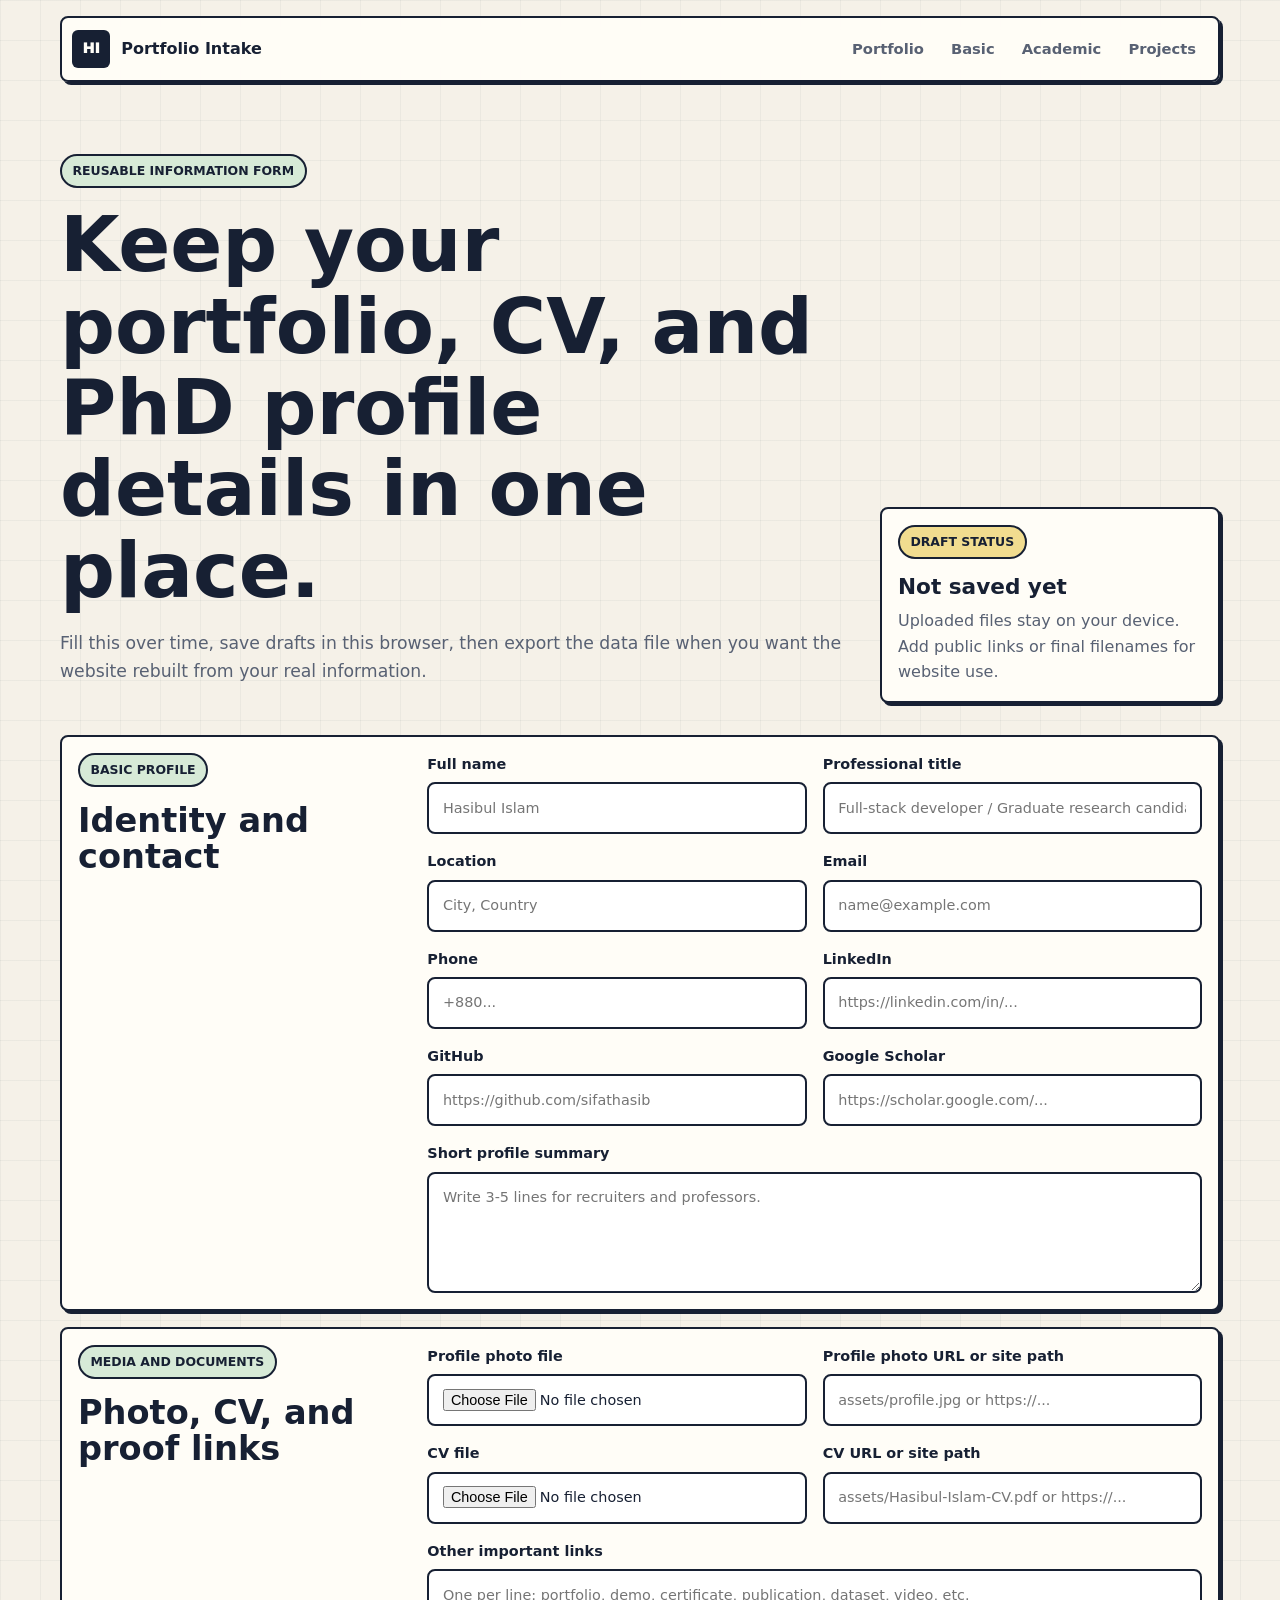
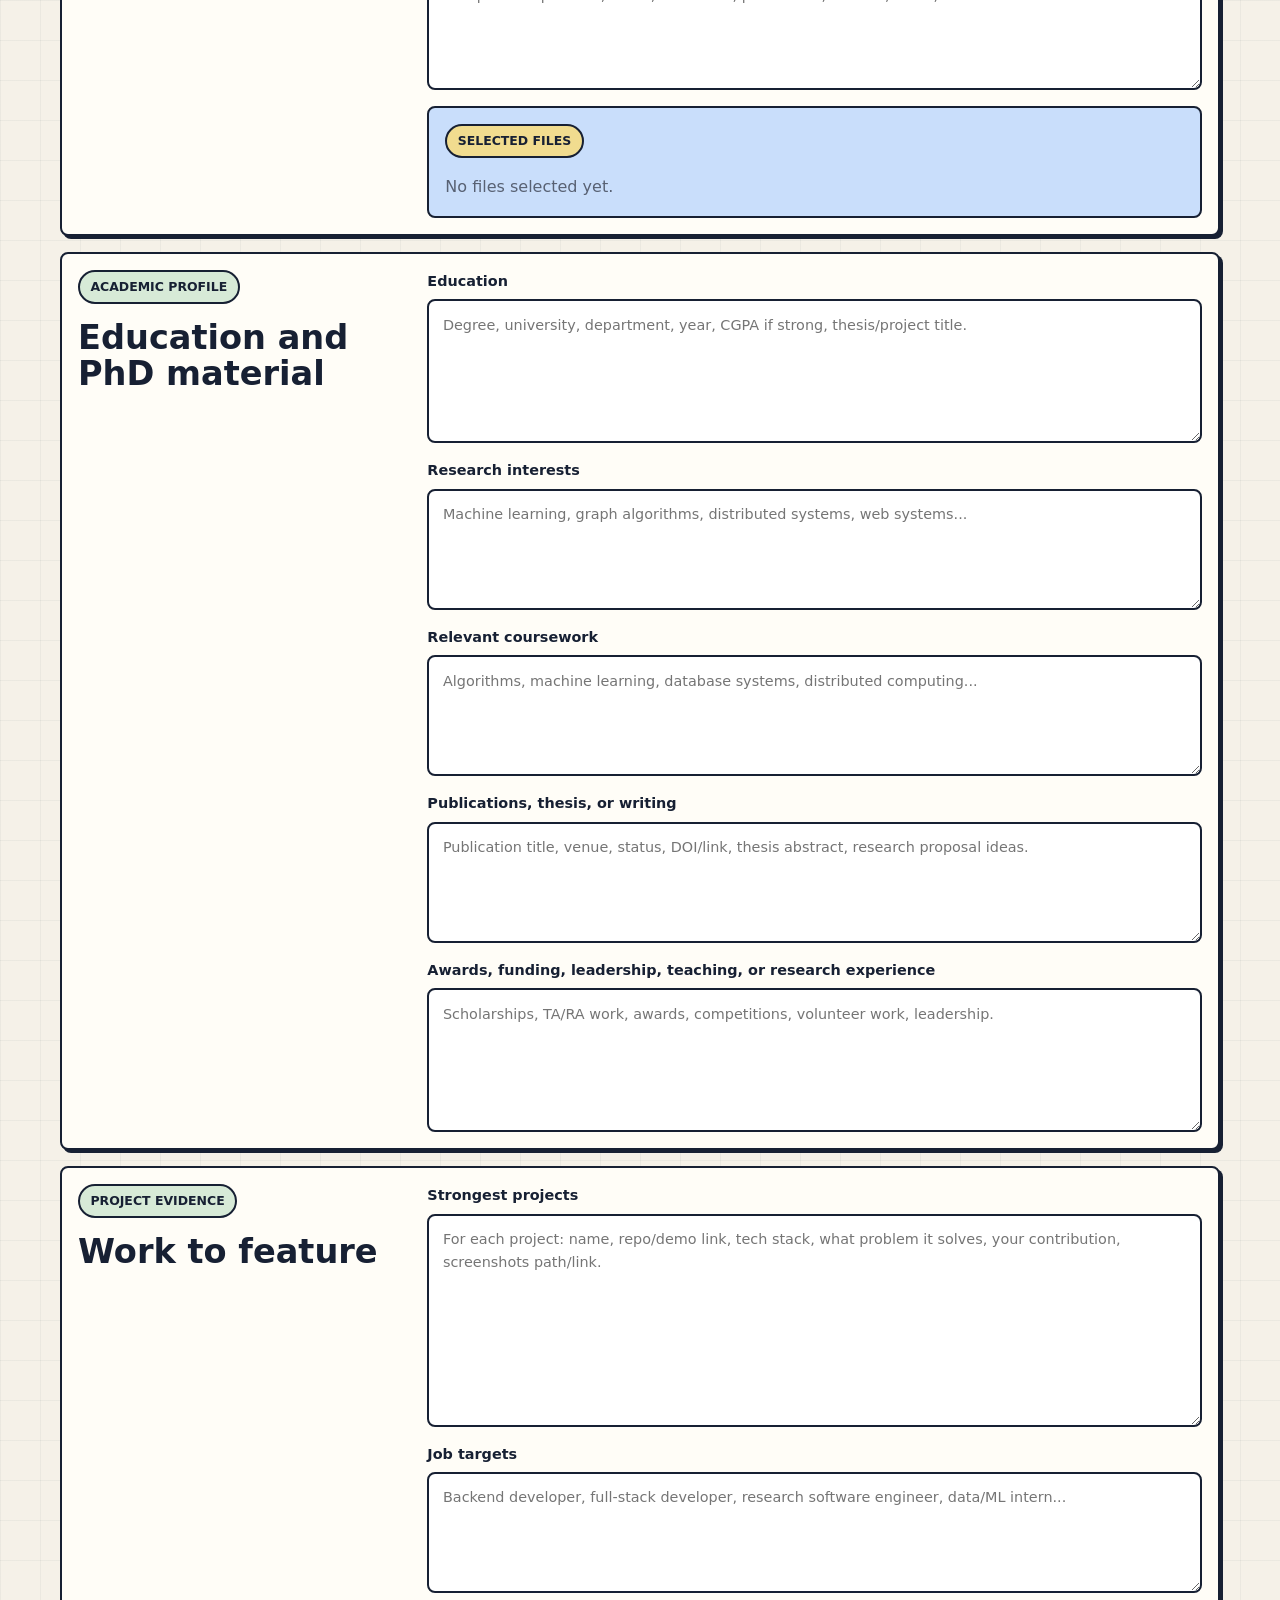
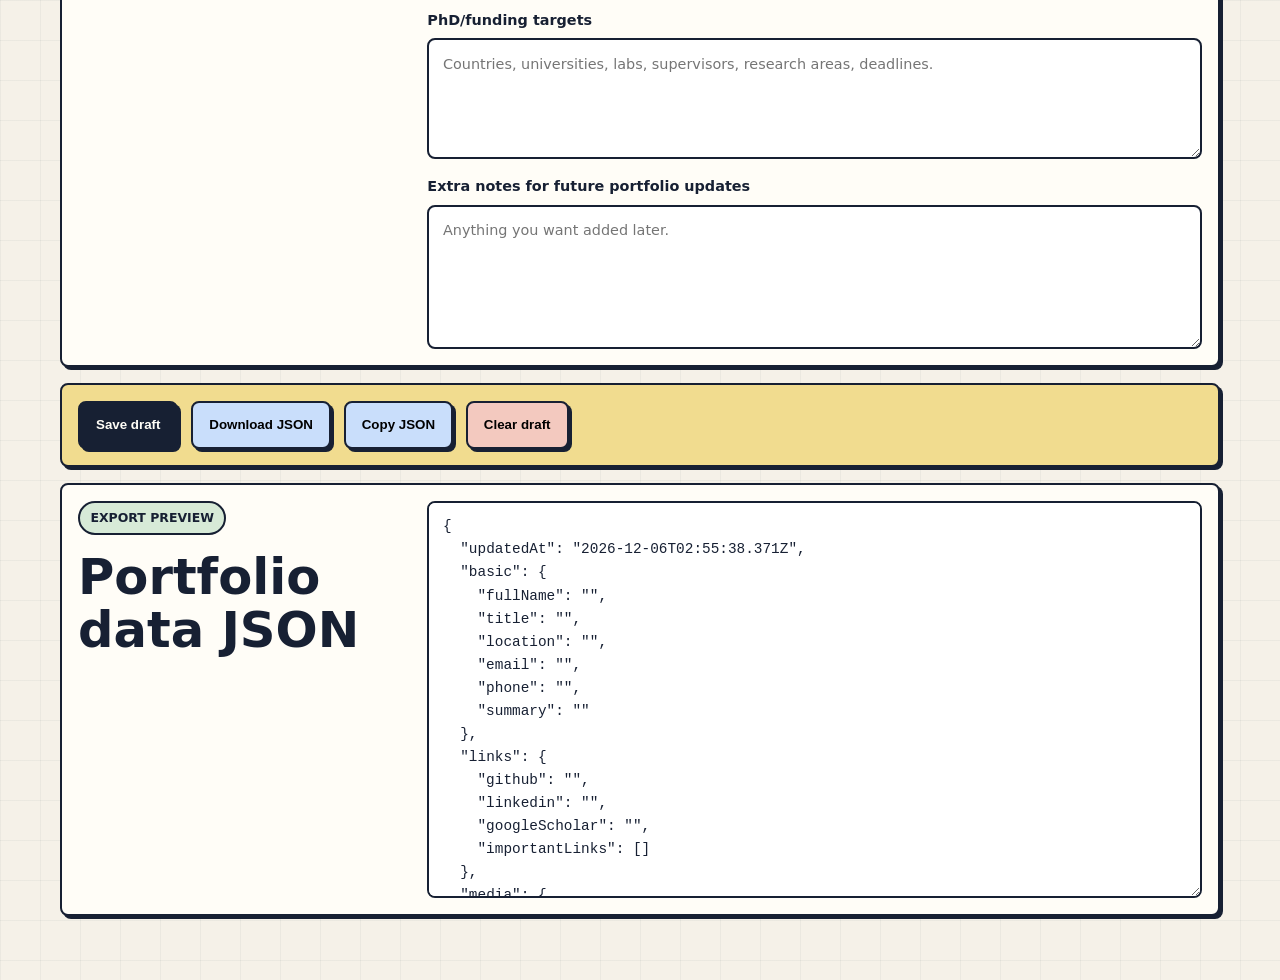
==== intake.html @ 12f5cb1d "Add portfolio intake form" ====
<!DOCTYPE html>
<html lang="en">
  <head>
    <meta charset="utf-8">
    <meta name="viewport" content="width=device-width, initial-scale=1">
    <meta name="robots" content="noindex">
    <meta name="theme-color" content="#f5f1e8">
    <title>Portfolio Intake | Hasibul Islam</title>
    <link rel="stylesheet" href="styles/site.css">
  </head>
  <body class="intake-page">
    <a class="skip-link" href="#main">Skip to content</a>

    <header class="site-header">
      <a class="brand" href="index.html" aria-label="Back to portfolio">
        <span class="brand-mark">HI</span>
        <span>Portfolio Intake</span>
      </a>
      <nav class="nav-links" aria-label="Intake navigation">
        <a href="index.html">Portfolio</a>
        <a href="#basic">Basic</a>
        <a href="#academic">Academic</a>
        <a href="#projects">Projects</a>
      </nav>
    </header>

    <main id="main" class="intake-shell">
      <section class="intake-hero">
        <div>
          <p class="kicker">Reusable information form</p>
          <h1>Keep your portfolio, CV, and PhD profile details in one place.</h1>
          <p class="hero-text">
            Fill this over time, save drafts in this browser, then export the data file when you want the website rebuilt from your real information.
          </p>
        </div>
        <aside class="intake-status" aria-live="polite">
          <span class="label">Draft status</span>
          <strong id="save-status">Not saved yet</strong>
          <p>Uploaded files stay on your device. Add public links or final filenames for website use.</p>
        </aside>
      </section>

      <form class="intake-form" id="portfolio-intake">
        <section class="form-section" id="basic" aria-labelledby="basic-title">
          <div class="form-section-heading">
            <p class="kicker">Basic profile</p>
            <h2 id="basic-title">Identity and contact</h2>
          </div>
          <div class="field-grid">
            <label>
              Full name
              <input name="fullName" type="text" autocomplete="name" placeholder="Hasibul Islam">
            </label>
            <label>
              Professional title
              <input name="title" type="text" placeholder="Full-stack developer / Graduate research candidate">
            </label>
            <label>
              Location
              <input name="location" type="text" autocomplete="address-level2" placeholder="City, Country">
            </label>
            <label>
              Email
              <input name="email" type="email" autocomplete="email" placeholder="name@example.com">
            </label>
            <label>
              Phone
              <input name="phone" type="text" autocomplete="tel" placeholder="+880...">
            </label>
            <label>
              LinkedIn
              <input name="linkedin" type="url" placeholder="https://linkedin.com/in/...">
            </label>
            <label>
              GitHub
              <input name="github" type="url" placeholder="https://github.com/sifathasib">
            </label>
            <label>
              Google Scholar
              <input name="scholar" type="url" placeholder="https://scholar.google.com/...">
            </label>
            <label class="wide-field">
              Short profile summary
              <textarea name="summary" rows="4" placeholder="Write 3-5 lines for recruiters and professors."></textarea>
            </label>
          </div>
        </section>

        <section class="form-section" aria-labelledby="media-title">
          <div class="form-section-heading">
            <p class="kicker">Media and documents</p>
            <h2 id="media-title">Photo, CV, and proof links</h2>
          </div>
          <div class="field-grid">
            <label>
              Profile photo file
              <input name="profilePhotoFile" type="file" accept="image/*" data-file-input>
            </label>
            <label>
              Profile photo URL or site path
              <input name="profilePhotoUrl" type="text" placeholder="assets/profile.jpg or https://...">
            </label>
            <label>
              CV file
              <input name="cvFile" type="file" accept=".pdf,.doc,.docx" data-file-input>
            </label>
            <label>
              CV URL or site path
              <input name="cvUrl" type="text" placeholder="assets/Hasibul-Islam-CV.pdf or https://...">
            </label>
            <label class="wide-field">
              Other important links
              <textarea name="importantLinks" rows="4" placeholder="One per line: portfolio, demo, certificate, publication, dataset, video, etc."></textarea>
            </label>
            <div class="upload-preview wide-field" id="upload-preview">
              <span class="label">Selected files</span>
              <p>No files selected yet.</p>
            </div>
          </div>
        </section>

        <section class="form-section" id="academic" aria-labelledby="academic-title">
          <div class="form-section-heading">
            <p class="kicker">Academic profile</p>
            <h2 id="academic-title">Education and PhD material</h2>
          </div>
          <div class="field-grid">
            <label class="wide-field">
              Education
              <textarea name="education" rows="5" placeholder="Degree, university, department, year, CGPA if strong, thesis/project title."></textarea>
            </label>
            <label class="wide-field">
              Research interests
              <textarea name="researchInterests" rows="4" placeholder="Machine learning, graph algorithms, distributed systems, web systems..."></textarea>
            </label>
            <label class="wide-field">
              Relevant coursework
              <textarea name="coursework" rows="4" placeholder="Algorithms, machine learning, database systems, distributed computing..."></textarea>
            </label>
            <label class="wide-field">
              Publications, thesis, or writing
              <textarea name="publications" rows="4" placeholder="Publication title, venue, status, DOI/link, thesis abstract, research proposal ideas."></textarea>
            </label>
            <label class="wide-field">
              Awards, funding, leadership, teaching, or research experience
              <textarea name="achievements" rows="5" placeholder="Scholarships, TA/RA work, awards, competitions, volunteer work, leadership."></textarea>
            </label>
          </div>
        </section>

        <section class="form-section" id="projects" aria-labelledby="projects-title">
          <div class="form-section-heading">
            <p class="kicker">Project evidence</p>
            <h2 id="projects-title">Work to feature</h2>
          </div>
          <div class="field-grid">
            <label class="wide-field">
              Strongest projects
              <textarea name="projects" rows="8" placeholder="For each project: name, repo/demo link, tech stack, what problem it solves, your contribution, screenshots path/link."></textarea>
            </label>
            <label class="wide-field">
              Job targets
              <textarea name="jobTargets" rows="4" placeholder="Backend developer, full-stack developer, research software engineer, data/ML intern..."></textarea>
            </label>
            <label class="wide-field">
              PhD/funding targets
              <textarea name="phdTargets" rows="4" placeholder="Countries, universities, labs, supervisors, research areas, deadlines."></textarea>
            </label>
            <label class="wide-field">
              Extra notes for future portfolio updates
              <textarea name="notes" rows="5" placeholder="Anything you want added later."></textarea>
            </label>
          </div>
        </section>

        <section class="form-actions" aria-label="Form actions">
          <button class="button primary" type="submit">Save draft</button>
          <button class="button secondary" type="button" id="download-json">Download JSON</button>
          <button class="button secondary" type="button" id="copy-json">Copy JSON</button>
          <button class="button danger" type="button" id="clear-draft">Clear draft</button>
        </section>
      </form>

      <section class="json-panel" aria-labelledby="json-title">
        <div>
          <p class="kicker">Export preview</p>
          <h2 id="json-title">Portfolio data JSON</h2>
        </div>
        <textarea id="json-preview" rows="16" readonly></textarea>
      </section>
    </main>

    <script src="scripts/intake.js"></script>
  </body>
</html>
---- styles/site.css ----
:root {
  --ink: #172033;
  --muted: #586173;
  --paper: #f5f1e8;
  --surface: #fffdf7;
  --line: #172033;
  --blue: #c9defb;
  --green: #d7ead7;
  --gold: #f1dc8f;
  --rose: #f3c9bf;
  --violet: #d9d3f5;
  --shadow: 5px 5px 0 var(--line);
  --shadow-soft: 3px 3px 0 var(--line);
  --radius: 8px;
  --max-width: 1160px;
}

* {
  box-sizing: border-box;
}

html {
  scroll-behavior: smooth;
}

body {
  margin: 0;
  color: var(--ink);
  background:
    linear-gradient(90deg, rgba(23, 32, 51, 0.045) 1px, transparent 1px),
    linear-gradient(180deg, rgba(23, 32, 51, 0.045) 1px, transparent 1px),
    var(--paper);
  background-size: 40px 40px;
  font-family: ui-sans-serif, system-ui, -apple-system, BlinkMacSystemFont, "Segoe UI", sans-serif;
  line-height: 1.6;
}

a {
  color: inherit;
  font-weight: 760;
  text-decoration-thickness: 2px;
  text-underline-offset: 4px;
}

img {
  display: block;
  max-width: 100%;
}

.skip-link {
  position: absolute;
  left: 1rem;
  top: -10rem;
  z-index: 20;
  padding: 0.7rem 1rem;
  background: var(--gold);
  border: 2px solid var(--line);
  border-radius: var(--radius);
  box-shadow: var(--shadow-soft);
}

.skip-link:focus {
  top: 1rem;
}

.site-header,
.hero,
.section,
.site-footer {
  width: min(var(--max-width), calc(100% - 2rem));
  margin-inline: auto;
}

.site-header {
  position: sticky;
  top: 1rem;
  z-index: 10;
  display: flex;
  align-items: center;
  justify-content: space-between;
  gap: 1rem;
  margin-top: 1rem;
  padding: 0.65rem;
  background: rgba(255, 253, 247, 0.94);
  border: 2px solid var(--line);
  border-radius: var(--radius);
  box-shadow: var(--shadow-soft);
  backdrop-filter: blur(12px);
}

.brand {
  display: inline-flex;
  align-items: center;
  gap: 0.7rem;
  color: var(--ink);
  font-weight: 900;
  text-decoration: none;
}

.brand-mark {
  display: grid;
  width: 2.35rem;
  height: 2.35rem;
  place-items: center;
  background: var(--ink);
  border-radius: 6px;
  color: var(--surface);
  font-size: 0.9rem;
  font-weight: 950;
}

.nav-links {
  display: flex;
  align-items: center;
  gap: 0.25rem;
}

.nav-links a {
  padding: 0.55rem 0.72rem;
  border-radius: 6px;
  color: var(--muted);
  font-size: 0.92rem;
  text-decoration: none;
}

.nav-links a:hover,
.nav-links a:focus-visible,
.nav-links a.is-active {
  background: var(--gold);
  color: var(--ink);
  outline: 2px solid var(--line);
}

.hero {
  display: grid;
  grid-template-columns: minmax(0, 1fr) 370px;
  gap: 2.5rem;
  align-items: center;
  padding: 5.5rem 0 4.5rem;
}

.hero-copy {
  max-width: 780px;
}

.kicker,
.label {
  display: inline-flex;
  width: fit-content;
  margin: 0 0 1rem;
  padding: 0.32rem 0.65rem;
  background: var(--green);
  border: 2px solid var(--line);
  border-radius: 999px;
  color: var(--ink);
  font-size: 0.78rem;
  font-weight: 850;
  text-transform: uppercase;
}

.label {
  background: var(--gold);
}

h1,
h2,
h3,
p {
  margin-top: 0;
}

h1,
h2,
h3 {
  line-height: 1.06;
  letter-spacing: 0;
}

h1 {
  max-width: 14ch;
  margin-bottom: 1.2rem;
  font-size: 4.8rem;
}

h2 {
  max-width: 14ch;
  margin-bottom: 0.9rem;
  font-size: 3.1rem;
}

h3 {
  margin-bottom: 0.65rem;
  font-size: 1.45rem;
}

.hero-text,
.section-intro p,
.section-heading p,
.audience-card p,
.research-grid p,
.project-card p,
.skills-grid p,
.contact-section p {
  color: var(--muted);
  font-size: 1.08rem;
  font-weight: 520;
}

.hero-actions,
.contact-actions {
  display: flex;
  flex-wrap: wrap;
  gap: 0.8rem;
  margin-top: 1.5rem;
}

.button {
  display: inline-flex;
  align-items: center;
  justify-content: center;
  min-height: 3rem;
  padding: 0.78rem 1rem;
  border: 2px solid var(--line);
  border-radius: var(--radius);
  box-shadow: var(--shadow-soft);
  font-weight: 850;
  line-height: 1;
  text-decoration: none;
  transition: transform 150ms ease, box-shadow 150ms ease;
}

.button:hover,
.button:focus-visible {
  transform: translate(3px, 3px);
  box-shadow: 1px 1px 0 var(--line);
}

.button.primary {
  background: var(--ink);
  color: var(--surface);
}

.button.secondary {
  background: var(--blue);
}

.profile-card,
.audience-card,
.research-grid article,
.project-card,
.skills-grid article,
.contact-section {
  background: var(--surface);
  border: 2px solid var(--line);
  border-radius: var(--radius);
  box-shadow: var(--shadow-soft);
}

.profile-card {
  box-shadow: var(--shadow);
  overflow: hidden;
}

.profile-card img {
  width: 100%;
  background: var(--gold);
  border-bottom: 2px solid var(--line);
}

.profile-card dl {
  display: grid;
  margin: 0;
}

.profile-card div {
  display: grid;
  gap: 0.25rem;
  padding: 1rem;
  border-bottom: 2px solid var(--line);
}

.profile-card div:last-child {
  border-bottom: 0;
}

.profile-card dt,
.project-meta span {
  color: var(--muted);
  font-size: 0.74rem;
  font-weight: 850;
  text-transform: uppercase;
}

.profile-card dd {
  margin: 0;
  font-weight: 720;
}

.section {
  margin-bottom: 5.5rem;
}

.section-intro {
  max-width: 680px;
}

.audience-grid {
  display: grid;
  grid-template-columns: 0.9fr 1fr 1fr;
  gap: 1rem;
  align-items: stretch;
}

.audience-card,
.research-grid article,
.skills-grid article {
  padding: 1rem;
}

.audience-card:nth-child(2) {
  background: var(--blue);
}

.audience-card:nth-child(3) {
  background: var(--green);
}

.research-section {
  display: grid;
  grid-template-columns: 0.75fr 1.25fr;
  gap: 2rem;
  align-items: start;
}

.research-grid {
  display: grid;
  grid-template-columns: repeat(2, minmax(0, 1fr));
  gap: 1rem;
}

.research-grid article:nth-child(1) {
  background: var(--gold);
}

.research-grid article:nth-child(2) {
  background: var(--violet);
}

.research-grid article:nth-child(3) {
  background: var(--blue);
}

.research-grid article:nth-child(4) {
  background: var(--rose);
}

.section-heading {
  display: grid;
  grid-template-columns: minmax(0, 0.85fr) minmax(280px, 0.75fr);
  gap: 1.5rem;
  align-items: end;
  margin-bottom: 1.3rem;
}

.section-heading p {
  margin-bottom: 0;
}

.project-list {
  display: grid;
  grid-template-columns: repeat(3, minmax(0, 1fr));
  gap: 1rem;
}

.project-card {
  min-height: 17rem;
  padding: 1rem;
}

.project-card.featured {
  grid-column: span 2;
  background: var(--blue);
}

.project-card:nth-child(3) {
  background: var(--gold);
}

.project-card:nth-child(4) {
  background: var(--violet);
}

.project-card:nth-child(5) {
  background: var(--green);
}

.project-card:nth-child(6) {
  background: var(--rose);
}

.project-meta {
  display: flex;
  align-items: center;
  justify-content: space-between;
  gap: 1rem;
  margin-bottom: 1.4rem;
}

.project-meta span {
  padding: 0.25rem 0.5rem;
  background: rgba(255, 253, 247, 0.78);
  border: 2px solid var(--line);
  border-radius: 999px;
  color: var(--ink);
}

.project-card ul {
  display: grid;
  gap: 0.45rem;
  margin: 1.25rem 0 0;
  padding-left: 1.2rem;
  color: var(--muted);
  font-weight: 520;
}

.skills-section {
  display: grid;
  grid-template-columns: 0.75fr 1.25fr;
  gap: 2rem;
  align-items: start;
}

.skills-grid {
  display: grid;
  gap: 1rem;
}

.skills-grid article:nth-child(2) {
  background: var(--gold);
}

.skills-grid article:nth-child(3) {
  background: var(--green);
}

.contact-section {
  display: grid;
  grid-template-columns: minmax(0, 1fr) auto;
  gap: 1rem;
  align-items: end;
  padding: 2rem;
  background: var(--gold);
  box-shadow: var(--shadow);
}

.contact-section h2 {
  max-width: 16ch;
}

.contact-section p {
  max-width: 62ch;
  margin-bottom: 0;
}

.site-footer {
  display: flex;
  justify-content: space-between;
  gap: 1rem;
  margin-bottom: 1rem;
  padding: 1rem;
  color: var(--muted);
  font-size: 0.95rem;
  font-weight: 700;
}

.footer-links {
  display: inline-flex;
  gap: 1rem;
}

.intake-shell {
  width: min(var(--max-width), calc(100% - 2rem));
  margin: 0 auto 4rem;
}

.intake-hero {
  display: grid;
  grid-template-columns: minmax(0, 1fr) 340px;
  gap: 2rem;
  align-items: end;
  padding: 4.5rem 0 2rem;
}

.intake-hero h1 {
  max-width: 15ch;
}

.intake-status,
.form-section,
.form-actions,
.json-panel {
  background: var(--surface);
  border: 2px solid var(--line);
  border-radius: var(--radius);
  box-shadow: var(--shadow-soft);
}

.intake-status {
  padding: 1rem;
}

.intake-status strong {
  display: block;
  margin-bottom: 0.5rem;
  font-size: 1.35rem;
  line-height: 1.15;
}

.intake-status p {
  margin-bottom: 0;
  color: var(--muted);
  font-weight: 520;
}

.intake-form {
  display: grid;
  gap: 1rem;
}

.form-section {
  display: grid;
  grid-template-columns: 0.42fr 1fr;
  gap: 1.5rem;
  padding: 1rem;
}

.form-section-heading h2 {
  font-size: 2.1rem;
}

.field-grid {
  display: grid;
  grid-template-columns: repeat(2, minmax(0, 1fr));
  gap: 1rem;
}

.wide-field {
  grid-column: 1 / -1;
}

label {
  display: grid;
  gap: 0.4rem;
  color: var(--ink);
  font-size: 0.9rem;
  font-weight: 820;
}

input,
textarea {
  width: 100%;
  padding: 0.78rem 0.85rem;
  border: 2px solid var(--line);
  border-radius: var(--radius);
  background: #ffffff;
  color: var(--ink);
  font: inherit;
  font-weight: 520;
}

textarea {
  resize: vertical;
}

input:focus,
textarea:focus {
  outline: 3px solid var(--gold);
  outline-offset: 2px;
}

.upload-preview {
  min-height: 6rem;
  padding: 1rem;
  background: var(--blue);
  border: 2px solid var(--line);
  border-radius: var(--radius);
}

.upload-preview p,
.upload-preview ul {
  margin: 0;
  color: var(--muted);
  font-weight: 520;
}

.upload-preview ul {
  display: grid;
  gap: 0.35rem;
  padding-left: 1.2rem;
}

.form-actions {
  display: flex;
  flex-wrap: wrap;
  gap: 0.8rem;
  padding: 1rem;
  background: var(--gold);
}

.button.danger {
  background: var(--rose);
}

.json-panel {
  display: grid;
  grid-template-columns: 0.42fr 1fr;
  gap: 1.5rem;
  margin-top: 1rem;
  padding: 1rem;
}

#json-preview {
  min-height: 24rem;
  font-family: ui-monospace, SFMono-Regular, Menlo, Monaco, Consolas, "Liberation Mono", monospace;
  font-size: 0.9rem;
}

@media (max-width: 980px) {
  .hero,
  .audience-grid,
  .research-section,
  .section-heading,
  .skills-section,
  .contact-section,
  .intake-hero,
  .form-section,
  .json-panel {
    grid-template-columns: 1fr;
  }

  .profile-card {
    max-width: 430px;
  }

  .project-list {
    grid-template-columns: repeat(2, minmax(0, 1fr));
  }

  .project-card.featured {
    grid-column: span 2;
  }
}

@media (max-width: 720px) {
  .site-header {
    position: static;
    align-items: stretch;
    flex-direction: column;
  }

  .nav-links {
    display: grid;
    grid-template-columns: repeat(2, minmax(0, 1fr));
  }

  .nav-links a {
    text-align: center;
  }

  .hero {
    padding-top: 3.5rem;
  }

  h1 {
    max-width: 11ch;
    font-size: 3.1rem;
  }

  h2 {
    font-size: 2.2rem;
  }

  .research-grid,
  .project-list {
    grid-template-columns: 1fr;
  }

  .project-card.featured {
    grid-column: auto;
  }

  .hero-actions,
  .contact-actions,
  .site-footer,
  .footer-links,
  .form-actions {
    align-items: stretch;
    flex-direction: column;
  }

  .field-grid {
    grid-template-columns: 1fr;
  }
}
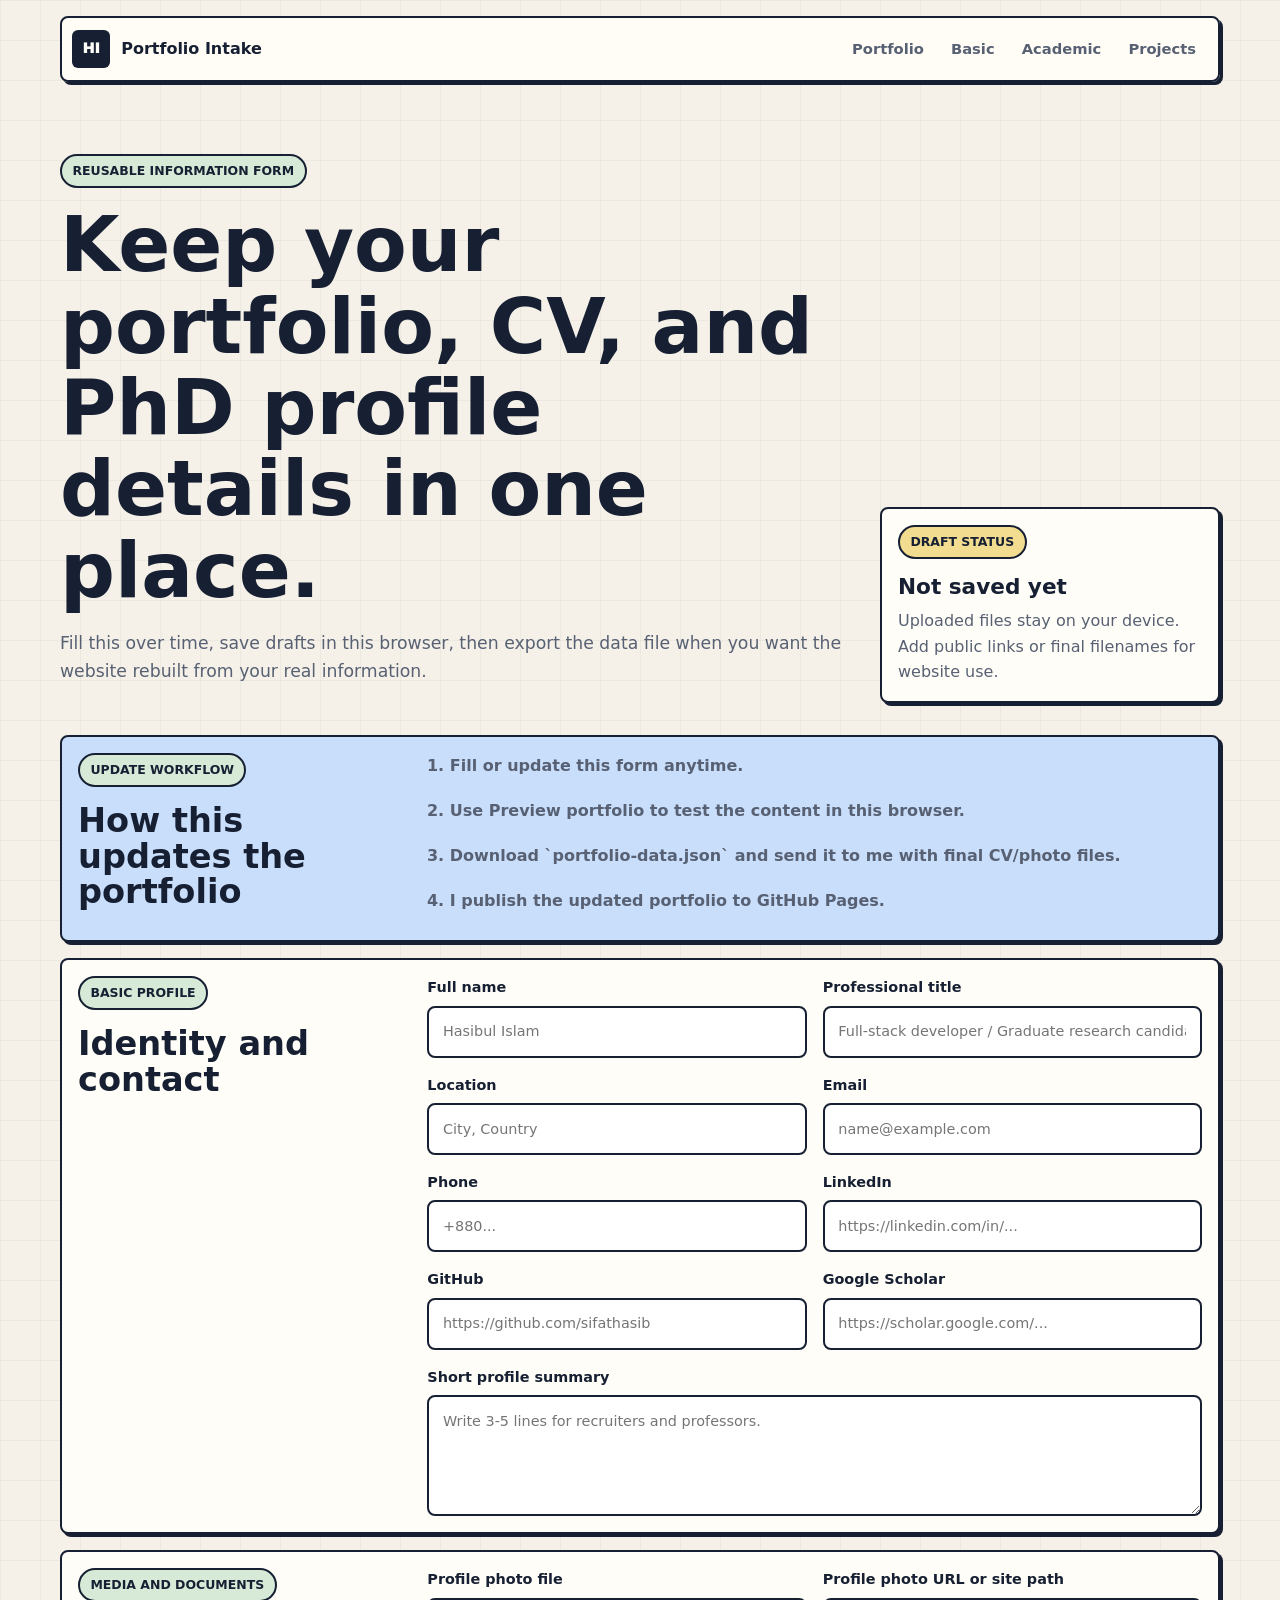
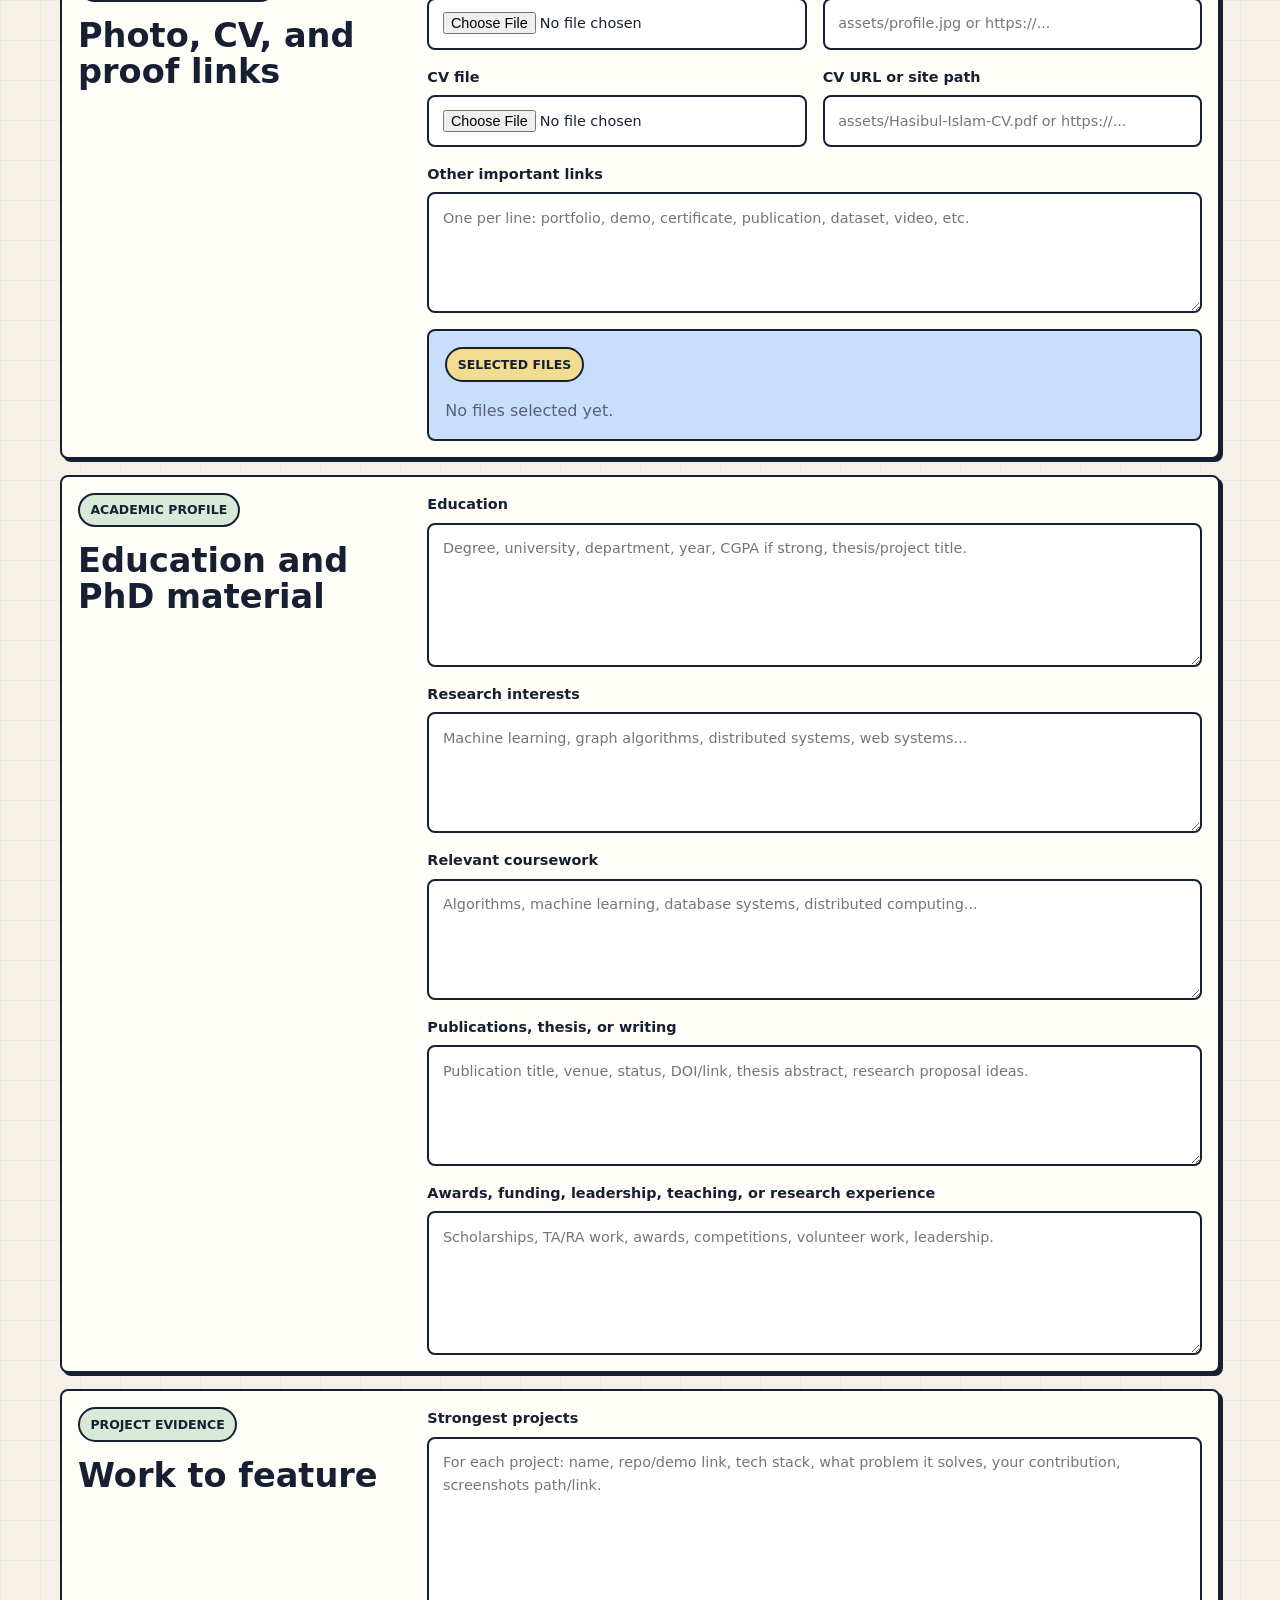
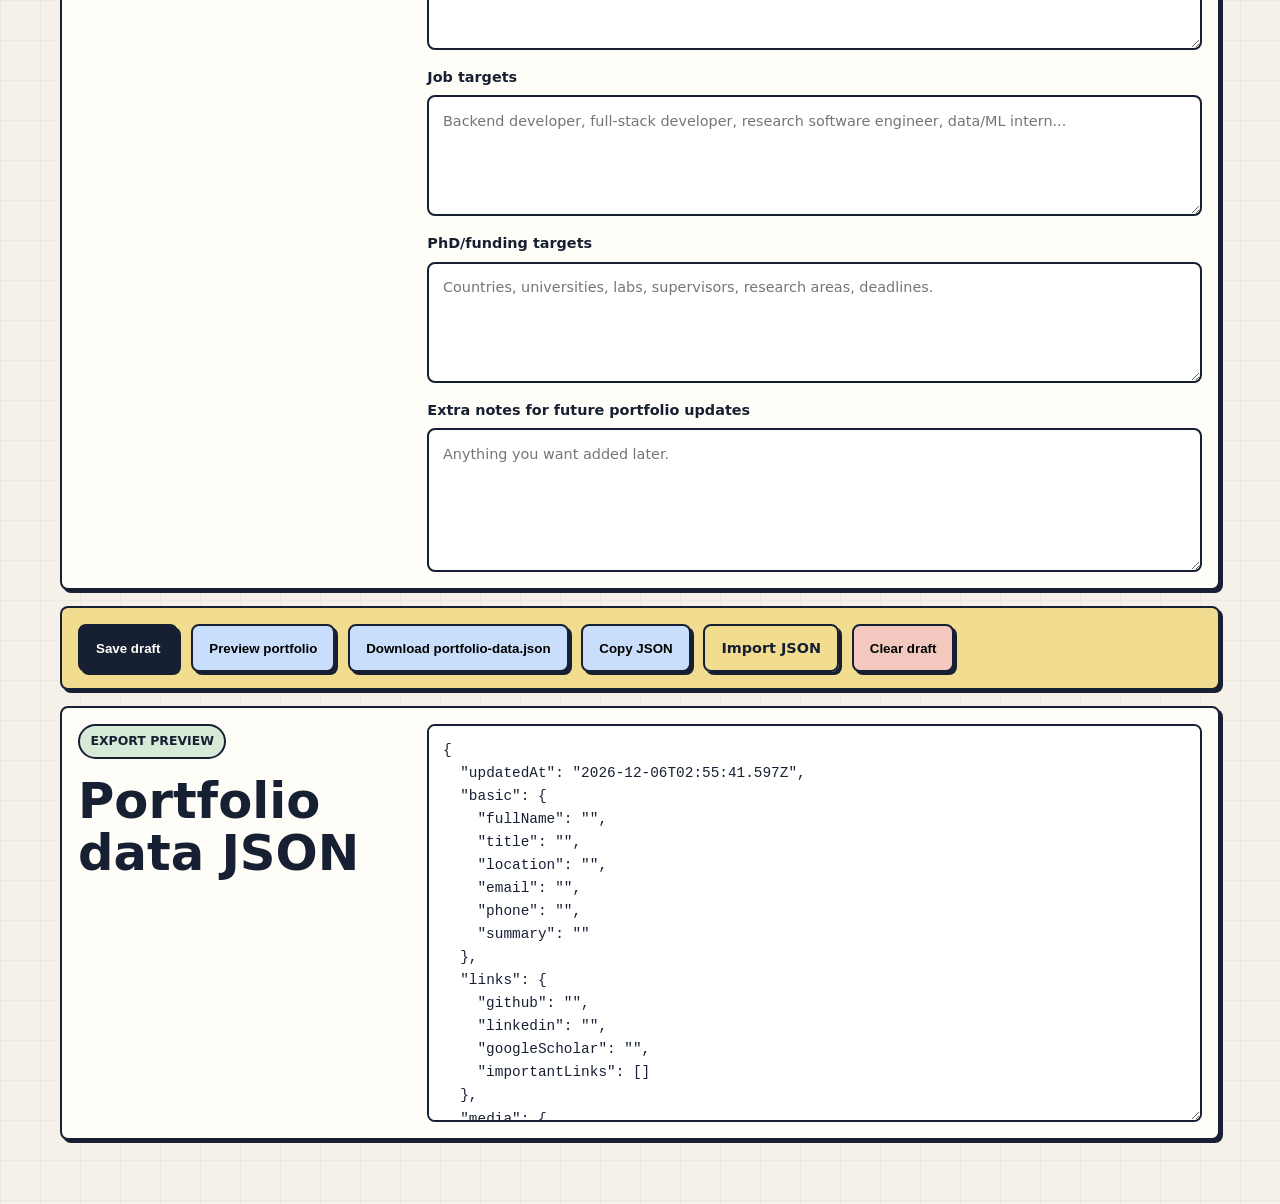
==== commit 675f7f05: "Connect intake data to portfolio" ====
--- a/intake.html
+++ b/intake.html
@@ -41,6 +41,19 @@
       </section>
 
       <form class="intake-form" id="portfolio-intake">
+        <section class="workflow-card" aria-labelledby="workflow-title">
+          <div>
+            <p class="kicker">Update workflow</p>
+            <h2 id="workflow-title">How this updates the portfolio</h2>
+          </div>
+          <ol>
+            <li>Fill or update this form anytime.</li>
+            <li>Use Preview portfolio to test the content in this browser.</li>
+            <li>Download `portfolio-data.json` and send it to me with final CV/photo files.</li>
+            <li>I publish the updated portfolio to GitHub Pages.</li>
+          </ol>
+        </section>
+
         <section class="form-section" id="basic" aria-labelledby="basic-title">
           <div class="form-section-heading">
             <p class="kicker">Basic profile</p>
@@ -175,8 +188,13 @@
 
         <section class="form-actions" aria-label="Form actions">
           <button class="button primary" type="submit">Save draft</button>
-          <button class="button secondary" type="button" id="download-json">Download JSON</button>
+          <button class="button secondary" type="button" id="preview-portfolio">Preview portfolio</button>
+          <button class="button secondary" type="button" id="download-json">Download portfolio-data.json</button>
           <button class="button secondary" type="button" id="copy-json">Copy JSON</button>
+          <label class="button file-button">
+            Import JSON
+            <input id="import-json" type="file" accept="application/json,.json">
+          </label>
           <button class="button danger" type="button" id="clear-draft">Clear draft</button>
         </section>
       </form>
--- a/styles/site.css
+++ b/styles/site.css
@@ -527,6 +527,30 @@
   gap: 1rem;
 }
 
+.workflow-card {
+  display: grid;
+  grid-template-columns: 0.42fr 1fr;
+  gap: 1.5rem;
+  padding: 1rem;
+  background: var(--blue);
+  border: 2px solid var(--line);
+  border-radius: var(--radius);
+  box-shadow: var(--shadow-soft);
+}
+
+.workflow-card h2 {
+  font-size: 2.1rem;
+}
+
+.workflow-card ol {
+  display: grid;
+  gap: 0.55rem;
+  margin: 0;
+  padding-left: 1.4rem;
+  color: var(--muted);
+  font-weight: 620;
+}
+
 .form-section {
   display: grid;
   grid-template-columns: 0.42fr 1fr;
@@ -609,6 +633,18 @@
 
 .button.danger {
   background: var(--rose);
+}
+
+.file-button {
+  cursor: pointer;
+}
+
+.file-button input {
+  inline-size: 1px;
+  block-size: 1px;
+  position: absolute;
+  opacity: 0;
+  pointer-events: none;
 }
 
 .json-panel {
@@ -633,6 +669,7 @@
   .skills-section,
   .contact-section,
   .intake-hero,
+  .workflow-card,
   .form-section,
   .json-panel {
     grid-template-columns: 1fr;
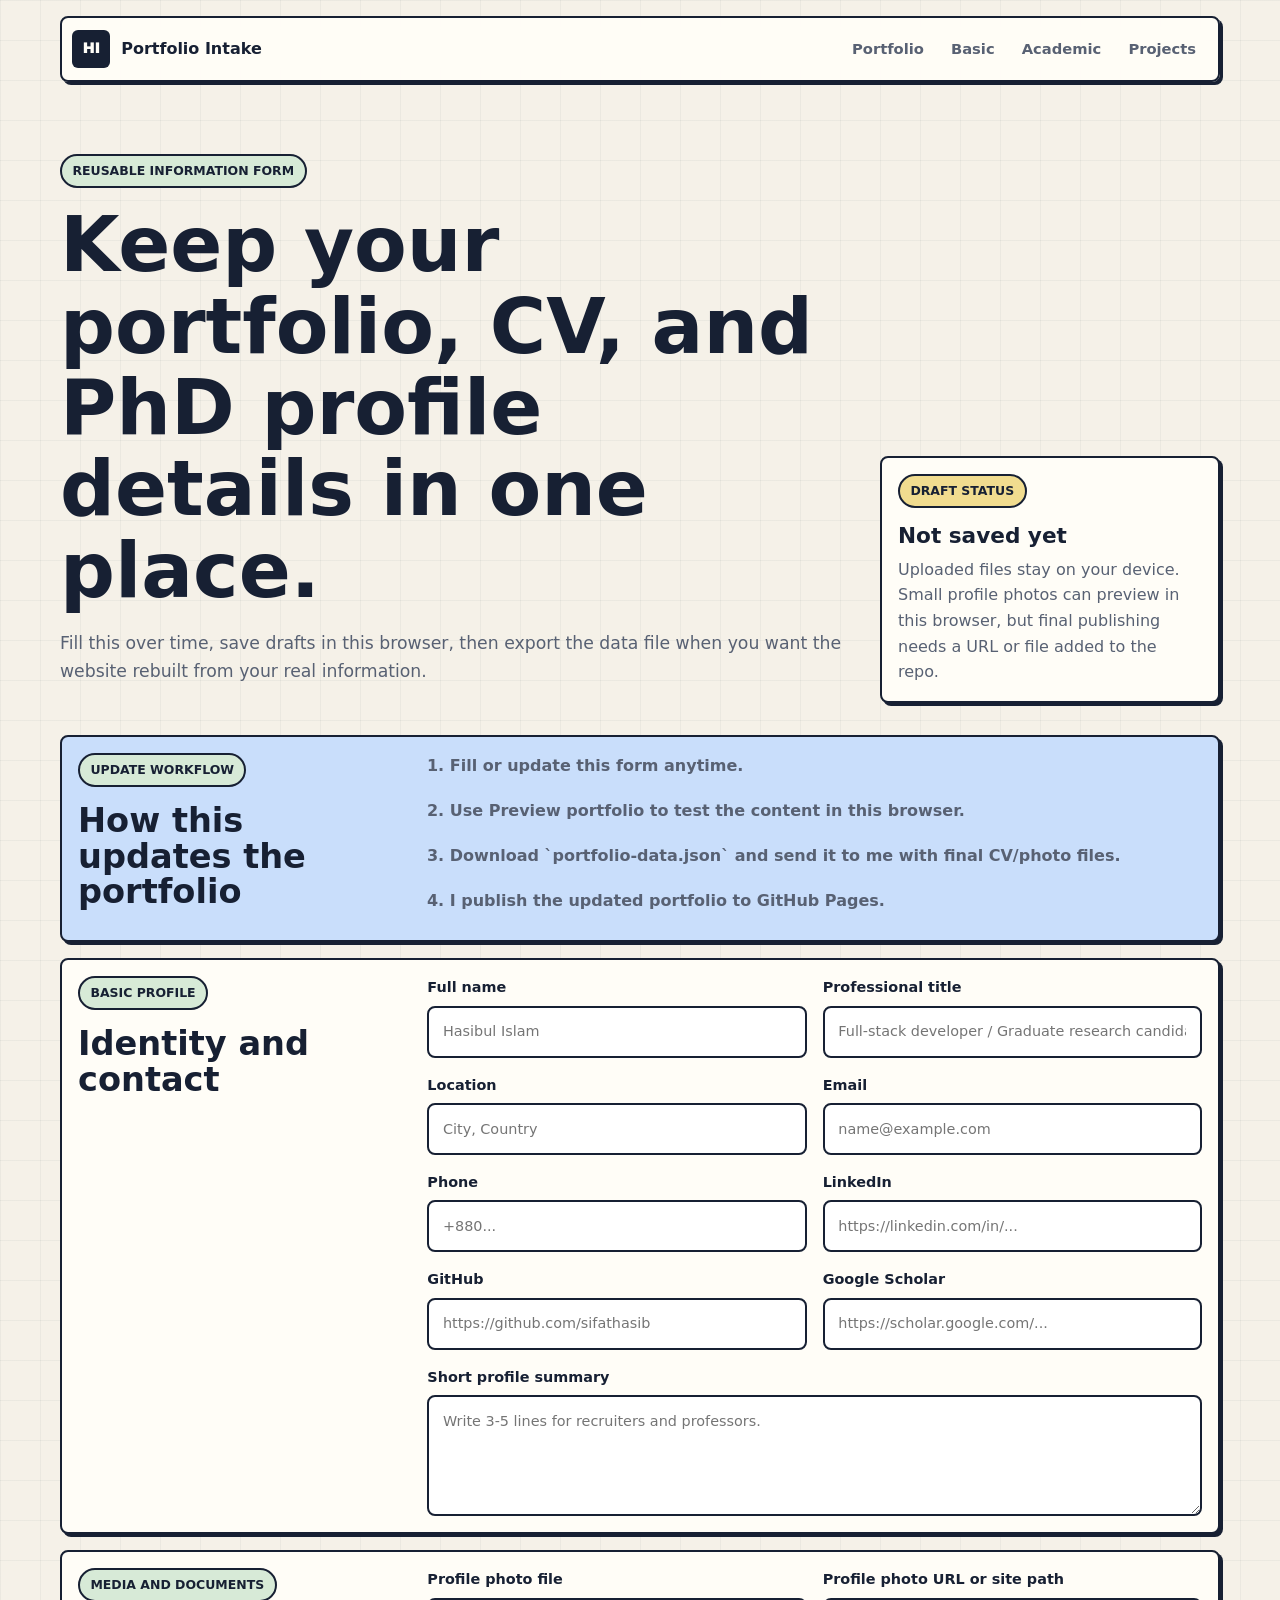
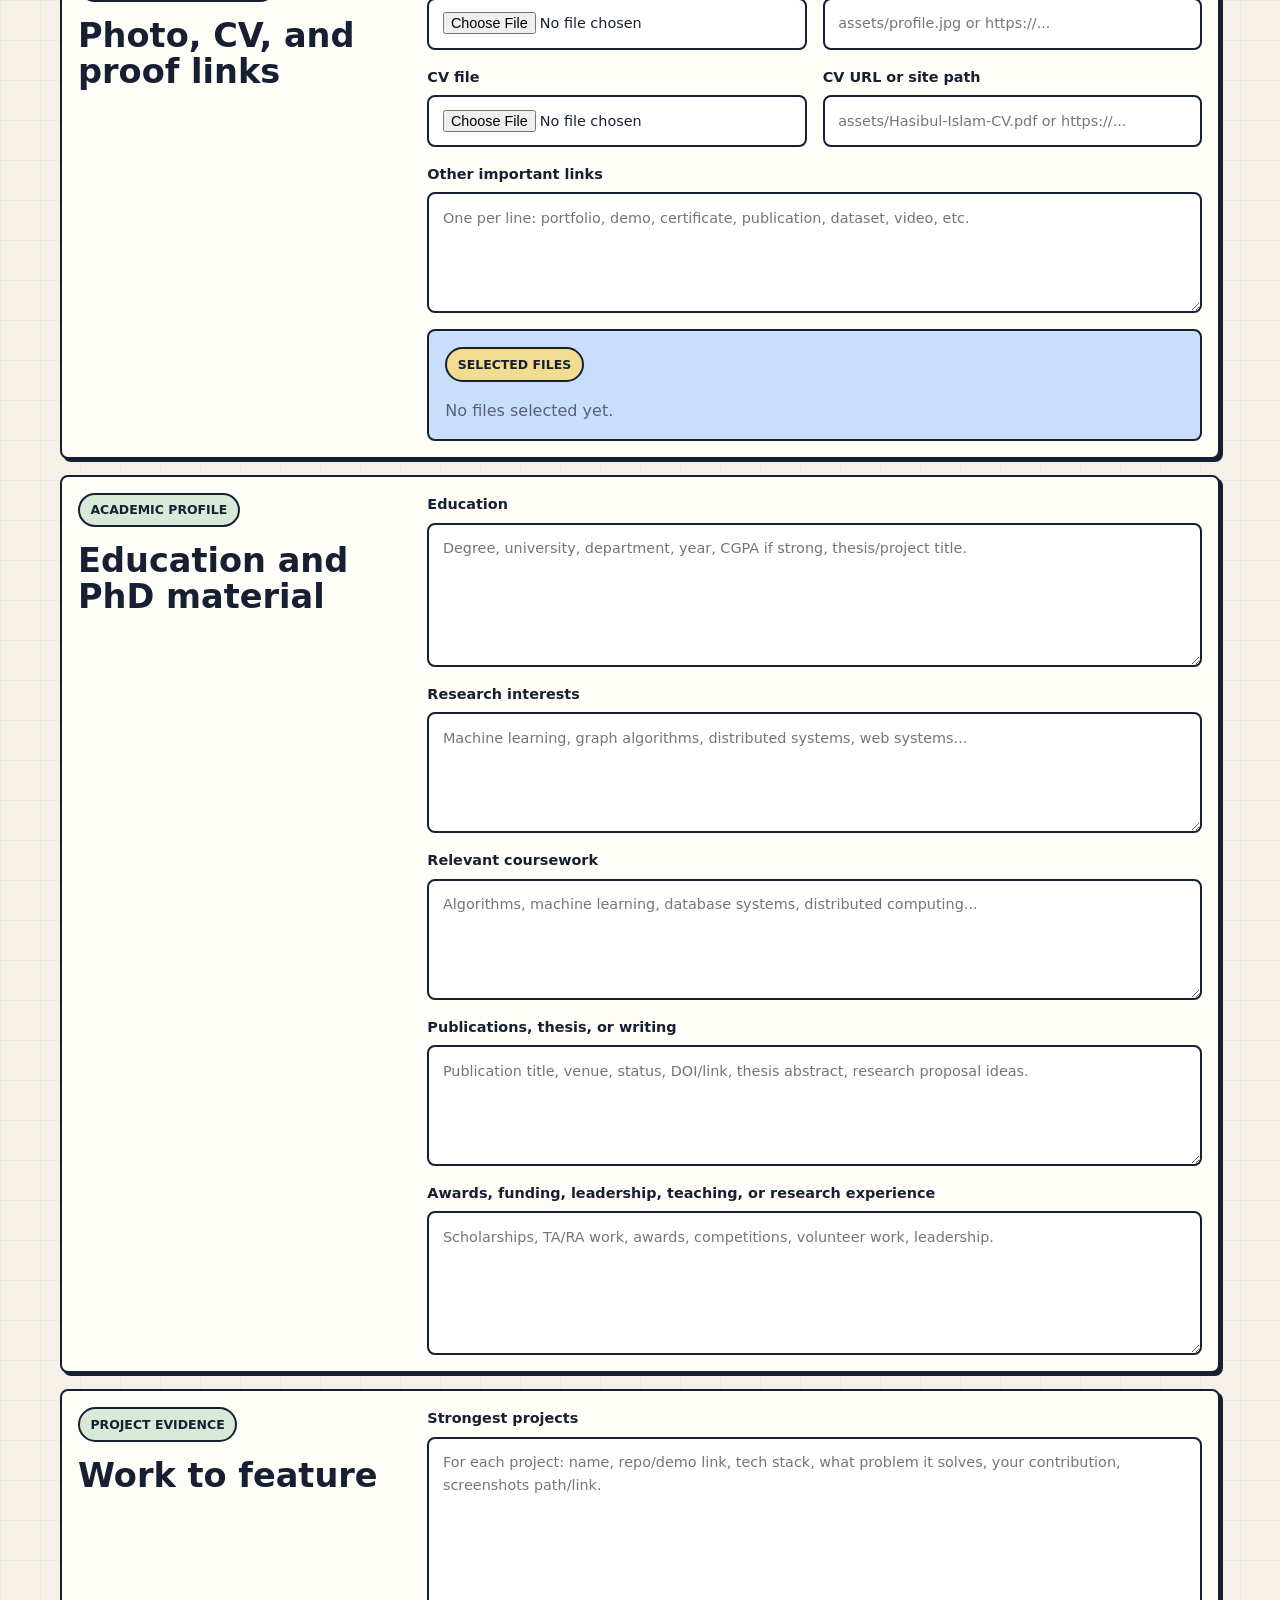
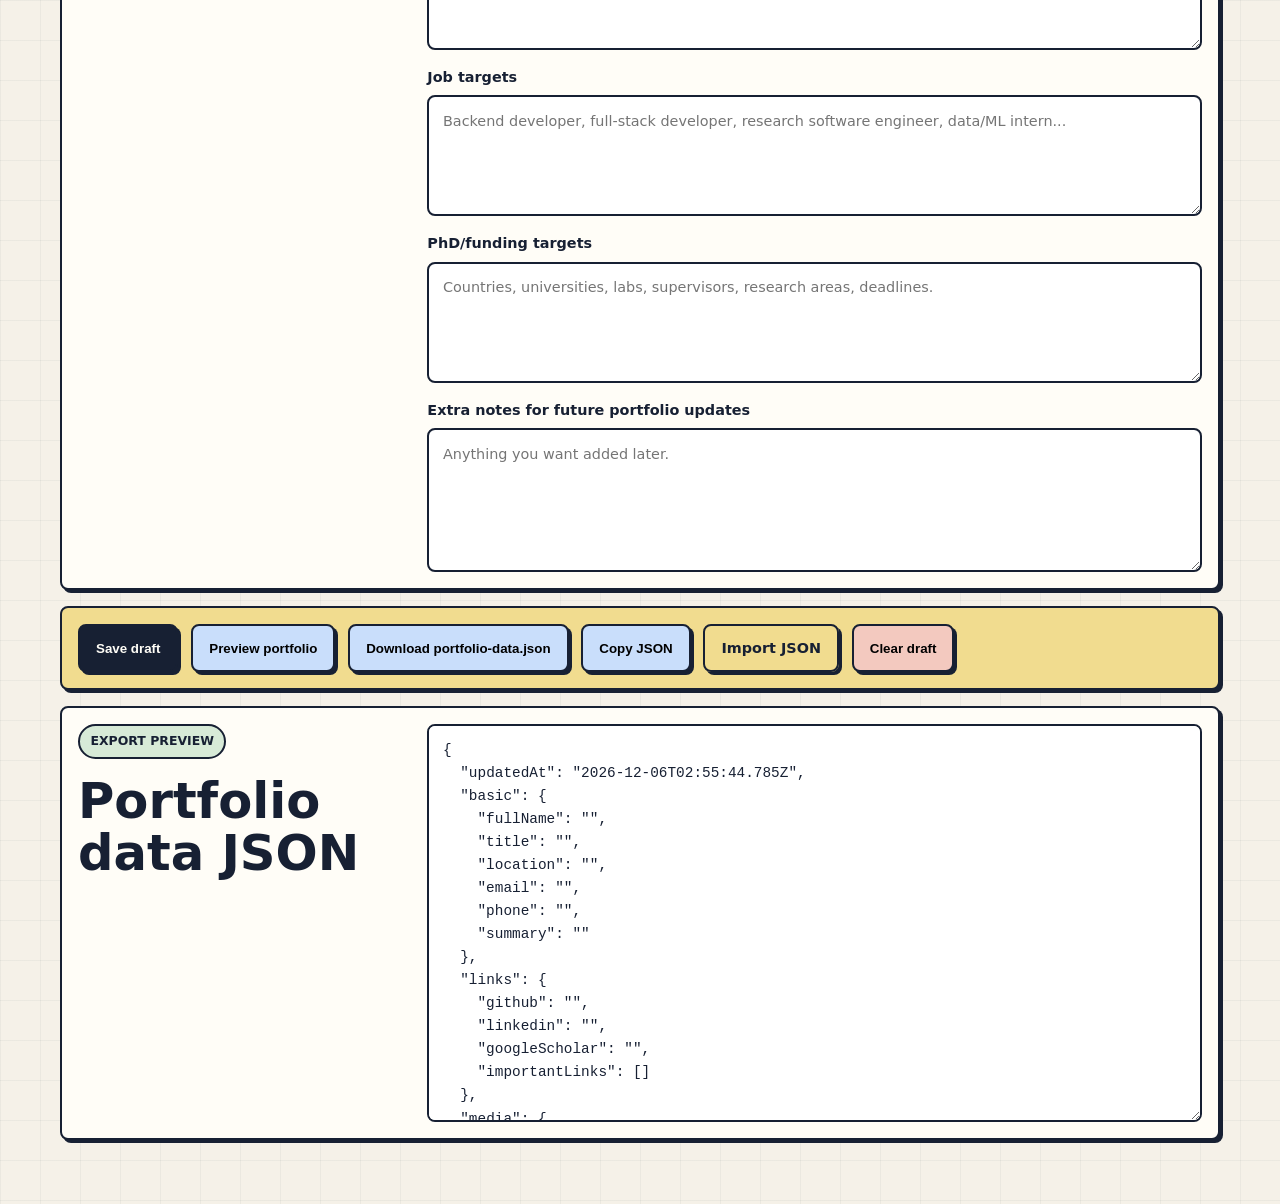
==== commit b6b7b326: "Improve intake preview behavior" ====
--- a/intake.html
+++ b/intake.html
@@ -36,7 +36,7 @@
         <aside class="intake-status" aria-live="polite">
           <span class="label">Draft status</span>
           <strong id="save-status">Not saved yet</strong>
-          <p>Uploaded files stay on your device. Add public links or final filenames for website use.</p>
+          <p>Uploaded files stay on your device. Small profile photos can preview in this browser, but final publishing needs a URL or file added to the repo.</p>
         </aside>
       </section>
 
--- a/styles/site.css
+++ b/styles/site.css
@@ -623,6 +623,16 @@
   padding-left: 1.2rem;
 }
 
+.selected-photo-preview {
+  width: min(220px, 100%);
+  margin-top: 1rem;
+  aspect-ratio: 1;
+  object-fit: cover;
+  border: 2px solid var(--line);
+  border-radius: var(--radius);
+  box-shadow: var(--shadow-soft);
+}
+
 .form-actions {
   display: flex;
   flex-wrap: wrap;
